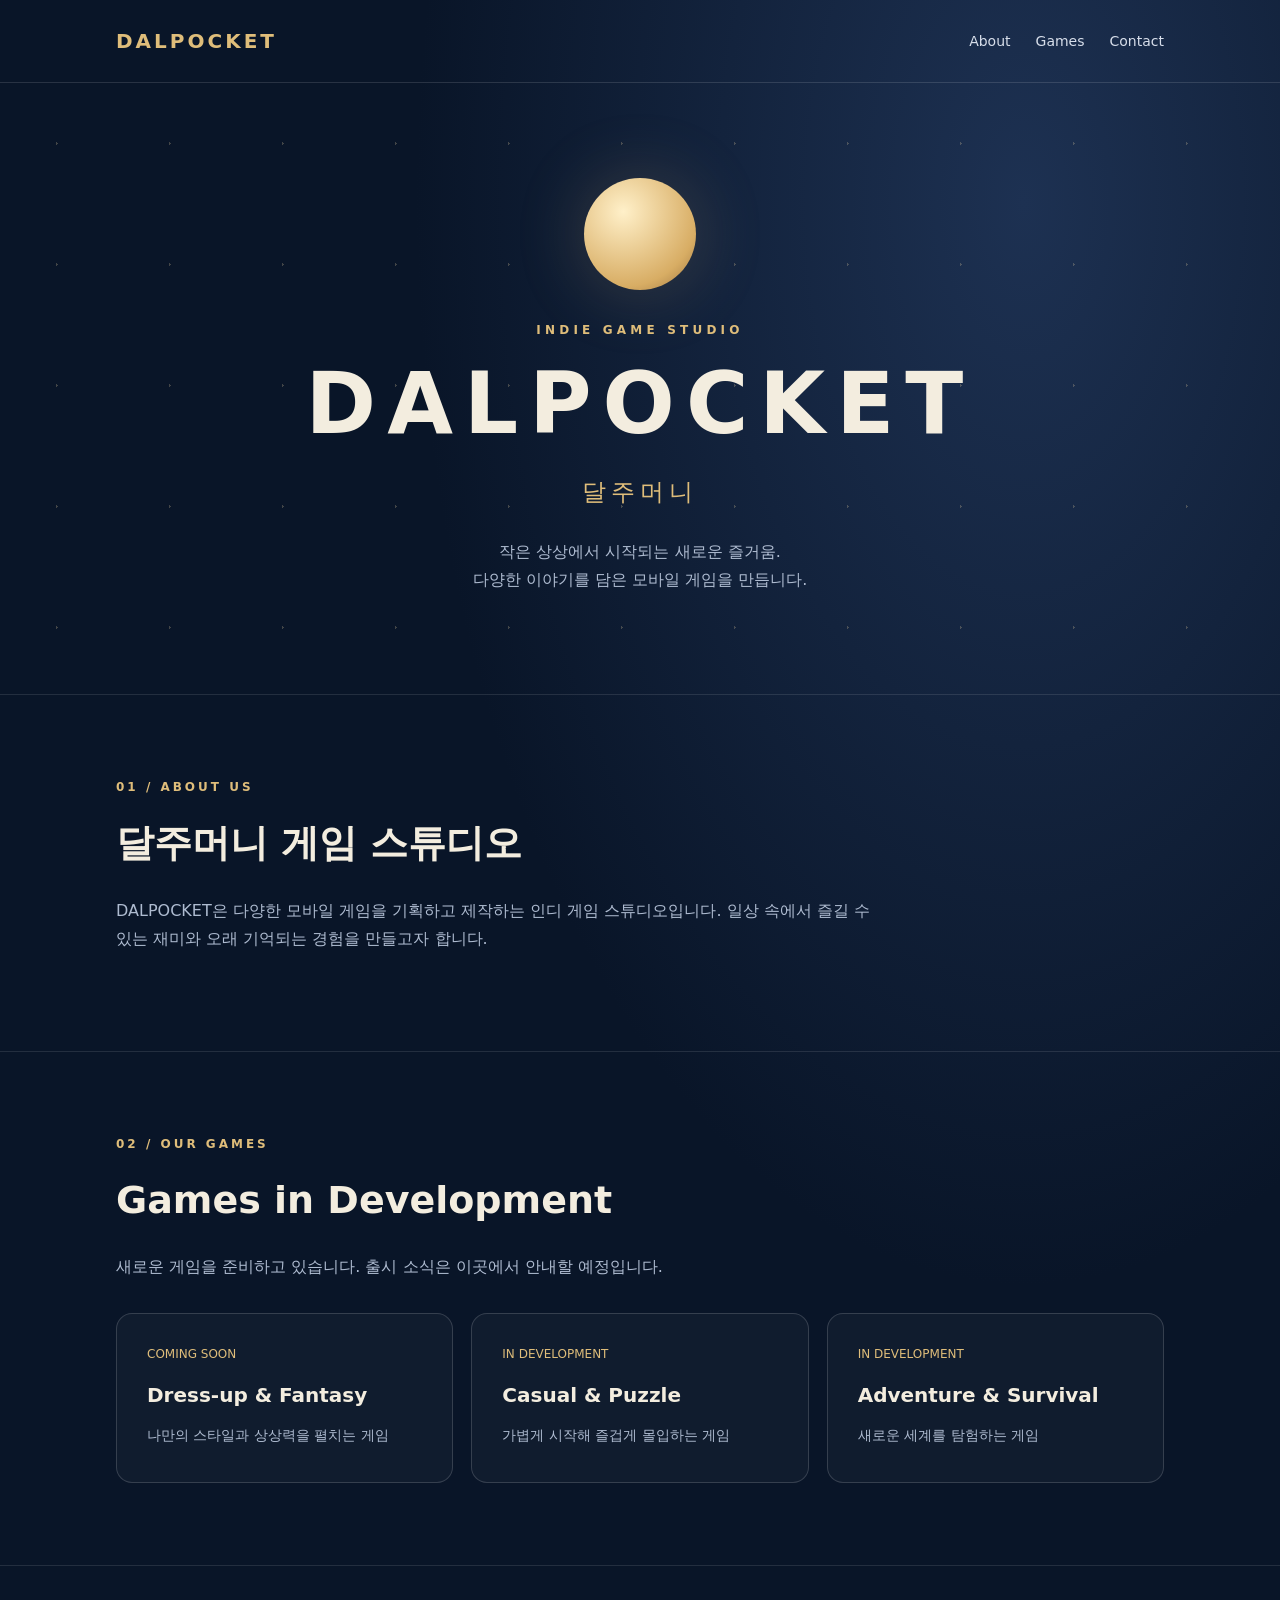
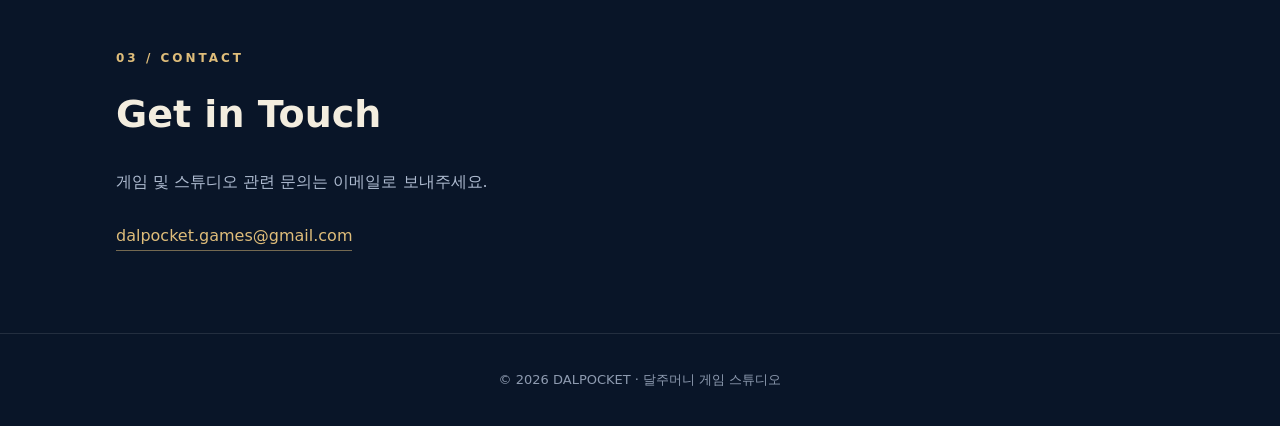
==== index.html @ 390c0bfc "Add files via upload" ====
<!doctype html>
<html lang="ko">
<head>
  <meta charset="utf-8">
  <meta name="viewport" content="width=device-width, initial-scale=1">
  <meta name="description" content="달주머니(DALPOCKET)는 다양한 모바일 게임을 기획하고 제작하는 인디 게임 스튜디오입니다.">
  <meta name="theme-color" content="#091528">
  <title>DALPOCKET | 달주머니 게임 스튜디오</title>
  <style>
    :root{color-scheme:dark;--bg:#091528;--gold:#dfbd7a;--cream:#f3eddf;--muted:#aebbd0}
    *{box-sizing:border-box}html{scroll-behavior:smooth}body{margin:0;background:radial-gradient(ellipse at 80% 10%,#1d3152 0%,transparent 42%),var(--bg);color:var(--cream);font-family:system-ui,-apple-system,'Noto Sans KR','Malgun Gothic',sans-serif;line-height:1.75}
    a{color:inherit;text-decoration:none}.wrap{max-width:1100px;margin:auto;padding:0 26px}
    header{border-bottom:1px solid #ffffff20}.nav{display:flex;justify-content:space-between;align-items:center;min-height:82px;gap:16px}.brand{font-weight:800;letter-spacing:.15em;color:var(--gold);font-size:20px}.navlinks{display:flex;gap:25px;color:#d7deea;font-size:14px}
    .hero{min-height:560px;display:grid;place-items:center;text-align:center;padding:95px 0 100px;position:relative;overflow:hidden}.moon{width:112px;height:112px;border-radius:50%;margin:0 auto 30px;background:radial-gradient(circle at 35% 30%,#fff0c9,#d8ad64 70%,#99713d);box-shadow:0 0 70px #d7b57936}.eyebrow{font-size:12px;letter-spacing:.35em;color:var(--gold);font-weight:700}.hero h1{font-size:clamp(42px,8vw,85px);letter-spacing:.13em;margin:12px 0 0;line-height:1.2}.hero .ko{font-size:clamp(17px,3vw,24px);font-weight:500;letter-spacing:.2em;color:var(--gold);margin:16px 0}.lead{color:var(--muted);max-width:550px;margin:25px auto 0;font-size:16px}.stars{position:absolute;inset:0;pointer-events:none;background-image:radial-gradient(#f5dca8 1px,transparent 1px);background-size:113px 121px;opacity:.24}
    section{padding:82px 0;border-top:1px solid #ffffff1b}.section-label{color:var(--gold);font-size:12px;font-weight:700;letter-spacing:.25em}.section-title{font-size:clamp(26px,4vw,38px);margin:12px 0 20px}.copy{color:var(--muted);max-width:760px}.games{display:grid;grid-template-columns:repeat(auto-fit,minmax(220px,1fr));gap:18px;margin-top:32px}.game{border:1px solid #ffffff27;border-radius:16px;padding:30px;background:#ffffff08;min-height:170px}.game .tag{font-size:12px;color:var(--gold)}.game h3{font-size:20px;margin:13px 0 10px}.game p{font-size:14px;color:var(--muted);margin:0}.email{display:inline-block;margin-top:10px;color:var(--gold);border-bottom:1px solid #dfbd7a80;overflow-wrap:anywhere}footer{padding:35px 0;color:#8e9bb0;border-top:1px solid #ffffff1b;font-size:13px;text-align:center}
    @media(max-width:560px){.nav{flex-direction:column;justify-content:center;padding:18px 0}.hero{min-height:480px}.navlinks{gap:18px}.hero h1{letter-spacing:.08em}}
  </style>
</head>
<body>
  <header><div class="wrap nav"><a class="brand" href="#top">DALPOCKET</a><nav class="navlinks" aria-label="주요 메뉴"><a href="#about">About</a><a href="#games">Games</a><a href="#contact">Contact</a></nav></div></header>
  <main id="top">
    <div class="hero"><div class="stars"></div><div class="wrap" style="position:relative"><div class="moon" aria-hidden="true"></div><div class="eyebrow">INDIE GAME STUDIO</div><h1>DALPOCKET</h1><p class="ko">달주머니</p><p class="lead">작은 상상에서 시작되는 새로운 즐거움.<br>다양한 이야기를 담은 모바일 게임을 만듭니다.</p></div></div>
    <section id="about"><div class="wrap"><div class="section-label">01 / ABOUT US</div><h2 class="section-title">달주머니 게임 스튜디오</h2><p class="copy">DALPOCKET은 다양한 모바일 게임을 기획하고 제작하는 인디 게임 스튜디오입니다. 일상 속에서 즐길 수 있는 재미와 오래 기억되는 경험을 만들고자 합니다.</p></div></section>
    <section id="games"><div class="wrap"><div class="section-label">02 / OUR GAMES</div><h2 class="section-title">Games in Development</h2><p class="copy">새로운 게임을 준비하고 있습니다. 출시 소식은 이곳에서 안내할 예정입니다.</p><div class="games"><div class="game"><div class="tag">COMING SOON</div><h3>Dress-up &amp; Fantasy</h3><p>나만의 스타일과 상상력을 펼치는 게임</p></div><div class="game"><div class="tag">IN DEVELOPMENT</div><h3>Casual &amp; Puzzle</h3><p>가볍게 시작해 즐겁게 몰입하는 게임</p></div><div class="game"><div class="tag">IN DEVELOPMENT</div><h3>Adventure &amp; Survival</h3><p>새로운 세계를 탐험하는 게임</p></div></div></div></section>
    <section id="contact"><div class="wrap"><div class="section-label">03 / CONTACT</div><h2 class="section-title">Get in Touch</h2><p class="copy">게임 및 스튜디오 관련 문의는 이메일로 보내주세요.</p><a class="email" href="mailto:dalpocket.games@gmail.com">dalpocket.games@gmail.com</a></div></section>
  </main>
  <footer><div class="wrap">© <span id="year">2026</span> DALPOCKET · 달주머니 게임 스튜디오</div></footer>
  <script>document.getElementById('year').textContent=new Date().getFullYear()</script>
</body>
</html>
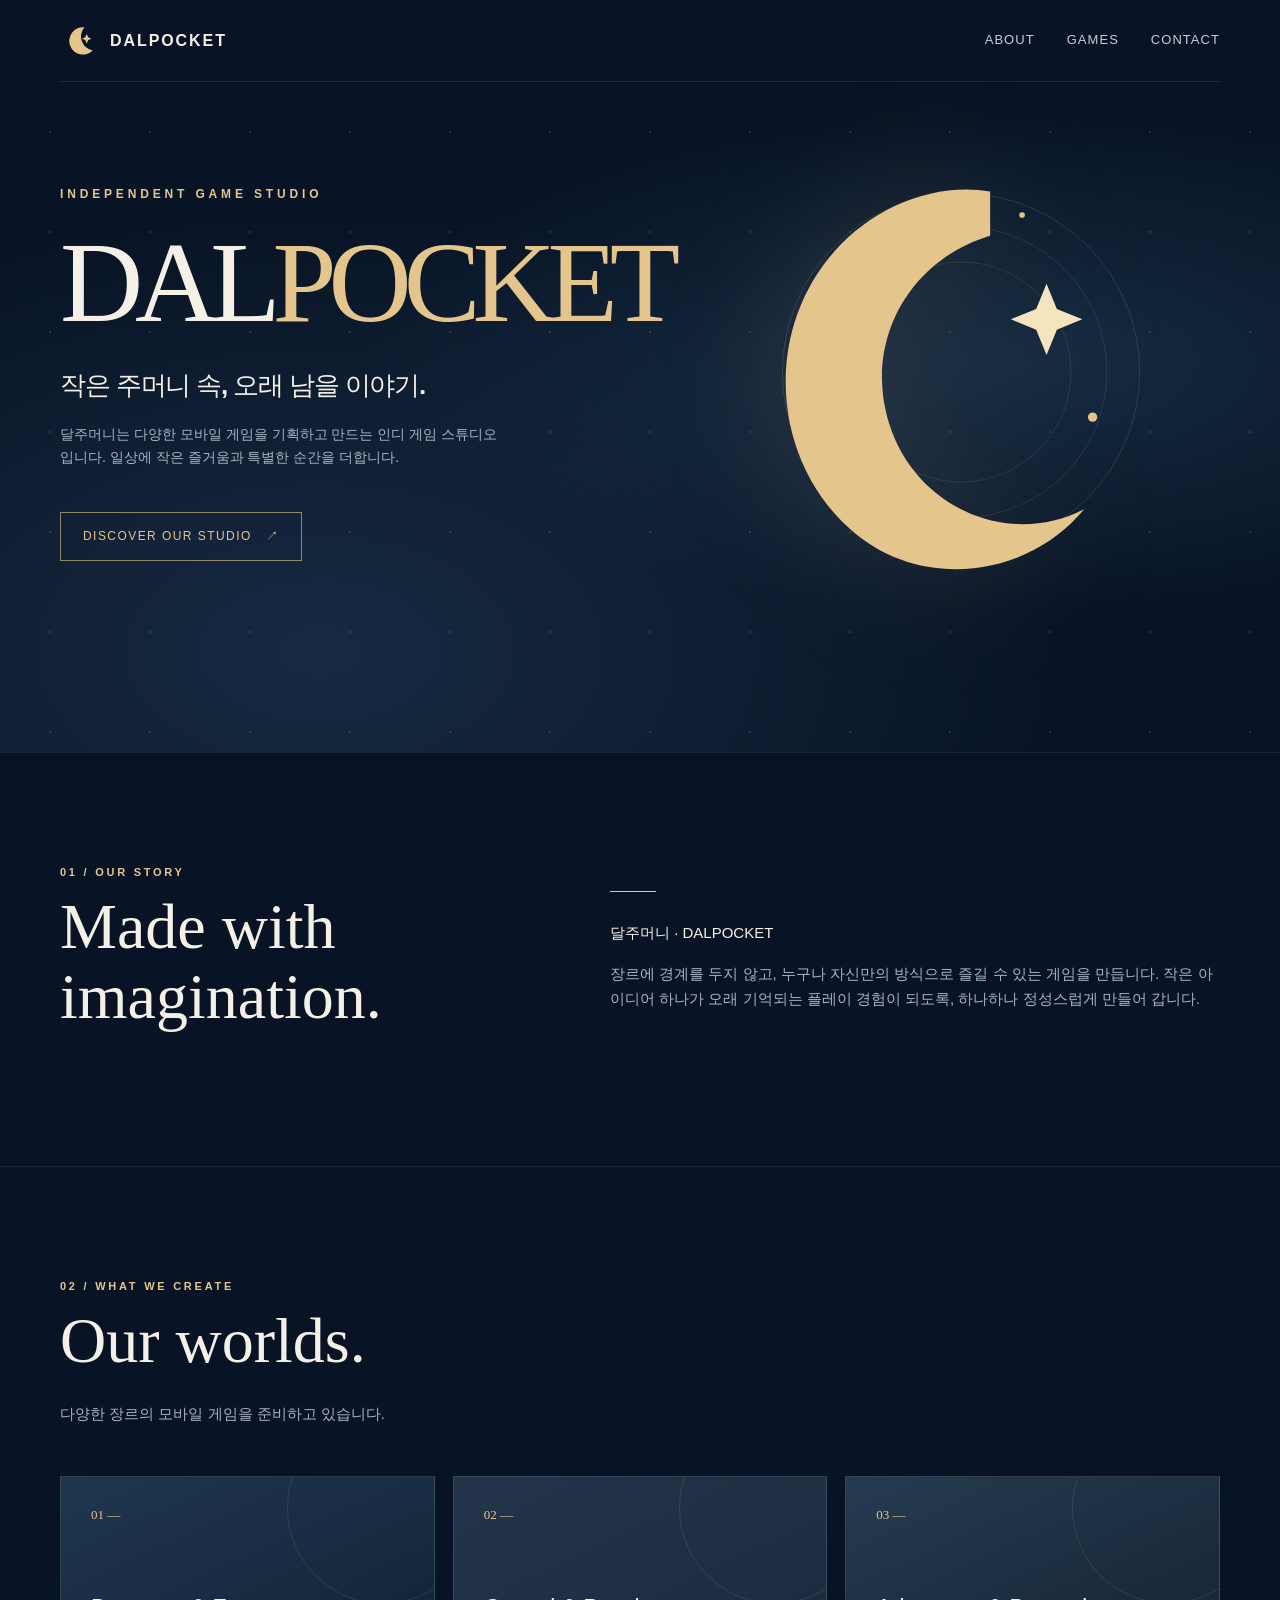
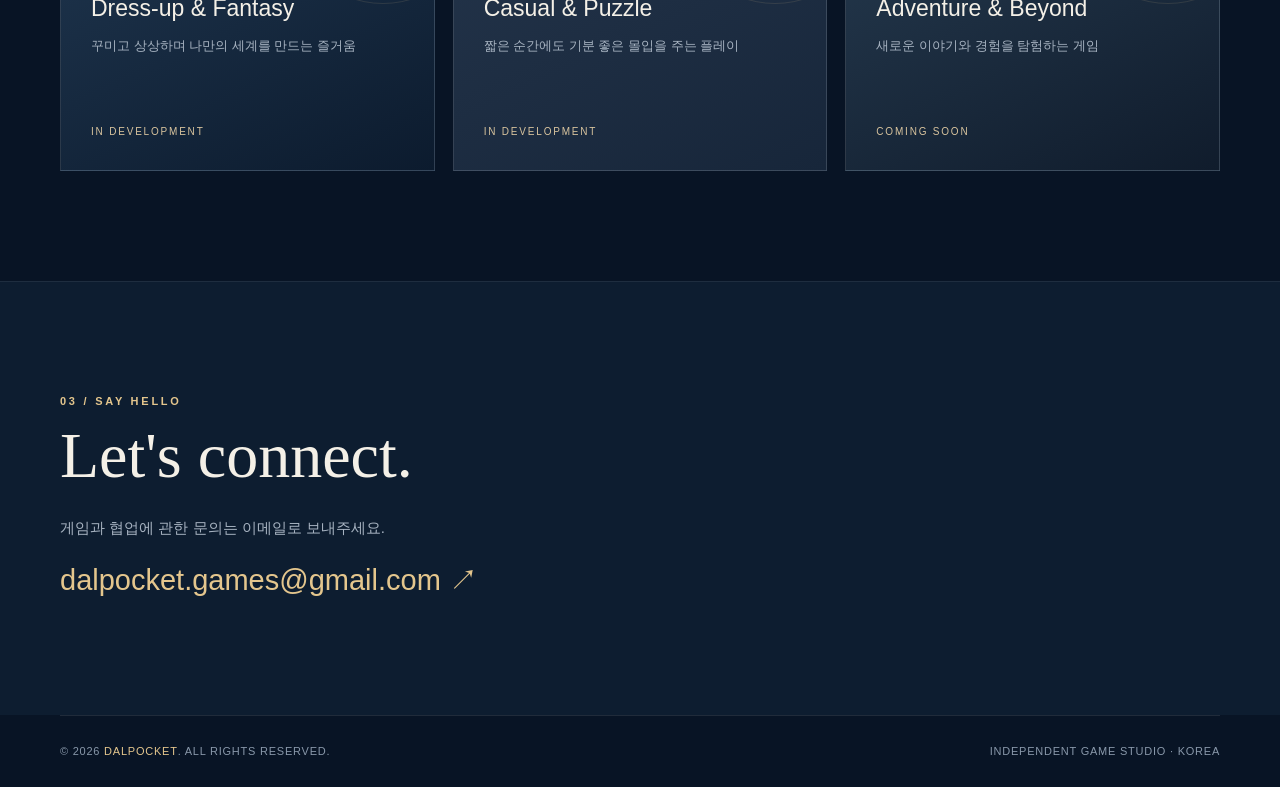
==== commit 3bcd1cb6: "Add files via upload" ====
--- a/index.html
+++ b/index.html
@@ -1,30 +1,18 @@
 <!doctype html>
 <html lang="ko">
 <head>
-  <meta charset="utf-8">
-  <meta name="viewport" content="width=device-width, initial-scale=1">
-  <meta name="description" content="달주머니(DALPOCKET)는 다양한 모바일 게임을 기획하고 제작하는 인디 게임 스튜디오입니다.">
-  <meta name="theme-color" content="#091528">
-  <title>DALPOCKET | 달주머니 게임 스튜디오</title>
-  <style>
-    :root{color-scheme:dark;--bg:#091528;--gold:#dfbd7a;--cream:#f3eddf;--muted:#aebbd0}
-    *{box-sizing:border-box}html{scroll-behavior:smooth}body{margin:0;background:radial-gradient(ellipse at 80% 10%,#1d3152 0%,transparent 42%),var(--bg);color:var(--cream);font-family:system-ui,-apple-system,'Noto Sans KR','Malgun Gothic',sans-serif;line-height:1.75}
-    a{color:inherit;text-decoration:none}.wrap{max-width:1100px;margin:auto;padding:0 26px}
-    header{border-bottom:1px solid #ffffff20}.nav{display:flex;justify-content:space-between;align-items:center;min-height:82px;gap:16px}.brand{font-weight:800;letter-spacing:.15em;color:var(--gold);font-size:20px}.navlinks{display:flex;gap:25px;color:#d7deea;font-size:14px}
-    .hero{min-height:560px;display:grid;place-items:center;text-align:center;padding:95px 0 100px;position:relative;overflow:hidden}.moon{width:112px;height:112px;border-radius:50%;margin:0 auto 30px;background:radial-gradient(circle at 35% 30%,#fff0c9,#d8ad64 70%,#99713d);box-shadow:0 0 70px #d7b57936}.eyebrow{font-size:12px;letter-spacing:.35em;color:var(--gold);font-weight:700}.hero h1{font-size:clamp(42px,8vw,85px);letter-spacing:.13em;margin:12px 0 0;line-height:1.2}.hero .ko{font-size:clamp(17px,3vw,24px);font-weight:500;letter-spacing:.2em;color:var(--gold);margin:16px 0}.lead{color:var(--muted);max-width:550px;margin:25px auto 0;font-size:16px}.stars{position:absolute;inset:0;pointer-events:none;background-image:radial-gradient(#f5dca8 1px,transparent 1px);background-size:113px 121px;opacity:.24}
-    section{padding:82px 0;border-top:1px solid #ffffff1b}.section-label{color:var(--gold);font-size:12px;font-weight:700;letter-spacing:.25em}.section-title{font-size:clamp(26px,4vw,38px);margin:12px 0 20px}.copy{color:var(--muted);max-width:760px}.games{display:grid;grid-template-columns:repeat(auto-fit,minmax(220px,1fr));gap:18px;margin-top:32px}.game{border:1px solid #ffffff27;border-radius:16px;padding:30px;background:#ffffff08;min-height:170px}.game .tag{font-size:12px;color:var(--gold)}.game h3{font-size:20px;margin:13px 0 10px}.game p{font-size:14px;color:var(--muted);margin:0}.email{display:inline-block;margin-top:10px;color:var(--gold);border-bottom:1px solid #dfbd7a80;overflow-wrap:anywhere}footer{padding:35px 0;color:#8e9bb0;border-top:1px solid #ffffff1b;font-size:13px;text-align:center}
-    @media(max-width:560px){.nav{flex-direction:column;justify-content:center;padding:18px 0}.hero{min-height:480px}.navlinks{gap:18px}.hero h1{letter-spacing:.08em}}
-  </style>
+<meta charset="utf-8"><meta name="viewport" content="width=device-width, initial-scale=1">
+<meta name="theme-color" content="#081425"><meta name="description" content="DALPOCKET 달주머니 게임 스튜디오. 작지만 오래 기억되는 게임을 만듭니다.">
+<title>DALPOCKET | 달주머니 게임 스튜디오</title>
+<style>
+:root{--navy:#081425;--navy2:#10243a;--gold:#e4c68d;--ivory:#f4f0e7;--muted:#a7b3c1}*{box-sizing:border-box}html{scroll-behavior:smooth}body{margin:0;background:var(--navy);color:var(--ivory);font-family:Pretendard,'Noto Sans KR',-apple-system,BlinkMacSystemFont,'Segoe UI',sans-serif;line-height:1.7}a{color:inherit;text-decoration:none}button{font:inherit}.shell{width:min(1160px,calc(100% - 48px));margin:auto}.nav{height:82px;display:flex;justify-content:space-between;align-items:center;border-bottom:1px solid #ffffff19}.brand{display:flex;align-items:center;gap:12px;font-weight:750;letter-spacing:.12em;font-size:16px}.brand svg{width:38px;height:38px}.links{display:flex;gap:32px;color:#c6ced6;font-size:13px;letter-spacing:.08em}.links a:hover,.contact a:hover{color:var(--gold)}.hero{min-height:670px;position:relative;overflow:hidden;background:radial-gradient(ellipse at 78% 42%,#24415c88,transparent 45%),radial-gradient(ellipse at 25% 85%,#172a42,transparent 55%)}.hero:after{content:"";position:absolute;inset:0;pointer-events:none;background-image:radial-gradient(#f7e5c5 1px,transparent 1px);background-size:100px 100px;opacity:.12}.hero-inner{position:relative;z-index:1;min-height:580px;display:grid;grid-template-columns:1fr 1fr;align-items:center;gap:30px}.eyebrow{color:var(--gold);font-size:12px;letter-spacing:.32em;font-weight:700}.hero h1{font-family:Georgia,'Times New Roman',serif;font-size:clamp(64px,9vw,130px);font-weight:400;line-height:.95;letter-spacing:-.07em;margin:24px 0 26px}.hero h1 span{color:var(--gold)}.hero .lead{font-size:clamp(18px,2.3vw,26px);font-weight:550;letter-spacing:-.045em;margin:0 0 15px}.sub{color:var(--muted);font-size:14px;max-width:450px}.cta{display:inline-flex;margin-top:28px;border:1px solid #d6b983aa;padding:13px 22px;color:var(--gold);font-size:12px;letter-spacing:.12em;transition:.2s}.cta:hover{background:var(--gold);color:var(--navy)}.moon-stage{display:grid;place-items:center;min-height:480px}.moon-stage svg{width:min(100%,470px);filter:drop-shadow(0 0 65px #c5a77728)}.section{padding:110px 0;border-top:1px solid #ffffff12}.section-top{display:flex;justify-content:space-between;gap:30px;align-items:start}.section h2{font-family:Georgia,serif;font-size:clamp(38px,5vw,64px);font-weight:400;line-height:1.1;margin:10px 0 24px}.section p{color:var(--muted);font-size:15px}.section .body{max-width:610px}.small-label{color:var(--gold);font-size:11px;letter-spacing:.25em;font-weight:700}.divider{width:46px;height:1px;background:var(--gold);margin:28px 0}.game-grid{display:grid;grid-template-columns:repeat(3,1fr);gap:18px;margin-top:50px}.game{min-height:295px;border:1px solid #ffffff20;background:linear-gradient(155deg,#203750,#0c1b2e);padding:30px;display:flex;flex-direction:column;justify-content:space-between;position:relative;overflow:hidden}.game:before{content:"";position:absolute;width:190px;height:190px;border:1px solid #d8bd8a22;border-radius:50%;right:-45px;top:-65px}.game:nth-child(2){background:linear-gradient(155deg,#24354b,#17263a)}.game:nth-child(3){background:linear-gradient(155deg,#263b50,#101c2c)}.game .num{color:var(--gold);font:13px Georgia,serif}.game h3{font-size:23px;font-weight:500;margin:0 0 6px}.game p{font-size:13px;margin:0}.tag{font-size:10px;letter-spacing:.18em;color:#d9c49e}.contact{background:#0d1d30}.contact a{color:var(--gold);font-size:clamp(18px,3vw,29px);overflow-wrap:anywhere}.footer{padding:26px 0;display:flex;justify-content:space-between;gap:20px;color:#8998aa;font-size:11px;letter-spacing:.07em;border-top:1px solid #ffffff19}.footer strong{color:var(--gold);font-weight:500}@media(max-width:760px){.shell{width:min(100% - 36px,1160px)}.nav{height:70px}.links{gap:14px;font-size:11px}.hero-inner{grid-template-columns:1fr;gap:0;padding:76px 0 40px}.hero h1{font-size:clamp(64px,15vw,110px)}.moon-stage{min-height:290px}.moon-stage svg{width:min(75%,320px)}.section{padding:76px 0}.section-top{display:block}.game-grid{grid-template-columns:1fr;margin-top:30px}.game{min-height:210px}.footer{flex-direction:column;gap:6px}}
+</style>
 </head>
 <body>
-  <header><div class="wrap nav"><a class="brand" href="#top">DALPOCKET</a><nav class="navlinks" aria-label="주요 메뉴"><a href="#about">About</a><a href="#games">Games</a><a href="#contact">Contact</a></nav></div></header>
-  <main id="top">
-    <div class="hero"><div class="stars"></div><div class="wrap" style="position:relative"><div class="moon" aria-hidden="true"></div><div class="eyebrow">INDIE GAME STUDIO</div><h1>DALPOCKET</h1><p class="ko">달주머니</p><p class="lead">작은 상상에서 시작되는 새로운 즐거움.<br>다양한 이야기를 담은 모바일 게임을 만듭니다.</p></div></div>
-    <section id="about"><div class="wrap"><div class="section-label">01 / ABOUT US</div><h2 class="section-title">달주머니 게임 스튜디오</h2><p class="copy">DALPOCKET은 다양한 모바일 게임을 기획하고 제작하는 인디 게임 스튜디오입니다. 일상 속에서 즐길 수 있는 재미와 오래 기억되는 경험을 만들고자 합니다.</p></div></section>
-    <section id="games"><div class="wrap"><div class="section-label">02 / OUR GAMES</div><h2 class="section-title">Games in Development</h2><p class="copy">새로운 게임을 준비하고 있습니다. 출시 소식은 이곳에서 안내할 예정입니다.</p><div class="games"><div class="game"><div class="tag">COMING SOON</div><h3>Dress-up &amp; Fantasy</h3><p>나만의 스타일과 상상력을 펼치는 게임</p></div><div class="game"><div class="tag">IN DEVELOPMENT</div><h3>Casual &amp; Puzzle</h3><p>가볍게 시작해 즐겁게 몰입하는 게임</p></div><div class="game"><div class="tag">IN DEVELOPMENT</div><h3>Adventure &amp; Survival</h3><p>새로운 세계를 탐험하는 게임</p></div></div></div></section>
-    <section id="contact"><div class="wrap"><div class="section-label">03 / CONTACT</div><h2 class="section-title">Get in Touch</h2><p class="copy">게임 및 스튜디오 관련 문의는 이메일로 보내주세요.</p><a class="email" href="mailto:dalpocket.games@gmail.com">dalpocket.games@gmail.com</a></div></section>
-  </main>
-  <footer><div class="wrap">© <span id="year">2026</span> DALPOCKET · 달주머니 게임 스튜디오</div></footer>
-  <script>document.getElementById('year').textContent=new Date().getFullYear()</script>
-</body>
-</html>
+<header class="shell nav"><a class="brand" href="#top" aria-label="DALPOCKET 홈"><svg viewBox="0 0 64 64" fill="none" aria-hidden="true"><path d="M41 9a23 23 0 1 0 14 39A24 24 0 0 1 41 9Z" fill="#E4C68D"/><path d="M45 20l2.5 5.5L53 28l-5.5 2.5L45 36l-2.5-5.5L37 28l5.5-2.5L45 20Z" fill="#E4C68D"/></svg><span>DALPOCKET</span></a><nav class="links"><a href="#about">ABOUT</a><a href="#games">GAMES</a><a href="#contact">CONTACT</a></nav></header>
+<main id="top"><section class="hero"><div class="shell hero-inner"><div><div class="eyebrow">INDEPENDENT GAME STUDIO</div><h1>DAL<span>POCKET</span></h1><p class="lead">작은 주머니 속, 오래 남을 이야기.</p><p class="sub">달주머니는 다양한 모바일 게임을 기획하고 만드는 인디 게임 스튜디오입니다. 일상에 작은 즐거움과 특별한 순간을 더합니다.</p><a class="cta" href="#about">DISCOVER OUR STUDIO &nbsp; ↗</a></div><div class="moon-stage" aria-hidden="true"><svg viewBox="0 0 500 500" fill="none"><circle cx="250" cy="250" r="190" stroke="#E4C68D" stroke-opacity=".16"/><circle cx="250" cy="250" r="155" stroke="#E4C68D" stroke-opacity=".13"/><circle cx="250" cy="250" r="117" stroke="#E4C68D" stroke-opacity=".13"/><path d="M281 105c-90 27-137 119-105 207 30 83 125 125 205 84-61 74-176 87-249 21-84-75-92-210-17-295 43-49 109-74 166-64Z" fill="#E4C68D"/><path d="m341 156 11 27 27 11-27 11-11 27-11-27-27-11 27-11 11-27Z" fill="#F4E5BF"/><circle cx="390" cy="298" r="5" fill="#E4C68D"/><circle cx="104" cy="180" r="3" fill="#E4C68D"/><circle cx="315" cy="83" r="3" fill="#E4C68D"/></svg></div></div></section>
+<section id="about" class="section"><div class="shell section-top"><div><div class="small-label">01 / OUR STORY</div><h2>Made with<br>imagination.</h2></div><div class="body"><div class="divider"></div><p><strong style="color:#f4f0e7;font-weight:500">달주머니 · DALPOCKET</strong></p><p>장르에 경계를 두지 않고, 누구나 자신만의 방식으로 즐길 수 있는 게임을 만듭니다. 작은 아이디어 하나가 오래 기억되는 플레이 경험이 되도록, 하나하나 정성스럽게 만들어 갑니다.</p></div></div></section>
+<section id="games" class="section"><div class="shell"><div class="small-label">02 / WHAT WE CREATE</div><h2>Our worlds.</h2><p>다양한 장르의 모바일 게임을 준비하고 있습니다.</p><div class="game-grid"><article class="game"><span class="num">01 —</span><div><h3>Dress-up & Fantasy</h3><p>꾸미고 상상하며 나만의 세계를 만드는 즐거움</p></div><span class="tag">IN DEVELOPMENT</span></article><article class="game"><span class="num">02 —</span><div><h3>Casual & Puzzle</h3><p>짧은 순간에도 기분 좋은 몰입을 주는 플레이</p></div><span class="tag">IN DEVELOPMENT</span></article><article class="game"><span class="num">03 —</span><div><h3>Adventure & Beyond</h3><p>새로운 이야기와 경험을 탐험하는 게임</p></div><span class="tag">COMING SOON</span></article></div></div></section>
+<section id="contact" class="section contact"><div class="shell"><div class="small-label">03 / SAY HELLO</div><h2>Let's connect.</h2><p>게임과 협업에 관한 문의는 이메일로 보내주세요.</p><a href="mailto:dalpocket.games@gmail.com">dalpocket.games@gmail.com ↗</a></div></section></main>
+<footer class="shell footer"><span>© 2026 <strong>DALPOCKET</strong>. ALL RIGHTS RESERVED.</span><span>INDEPENDENT GAME STUDIO · KOREA</span></footer>
+</body></html>
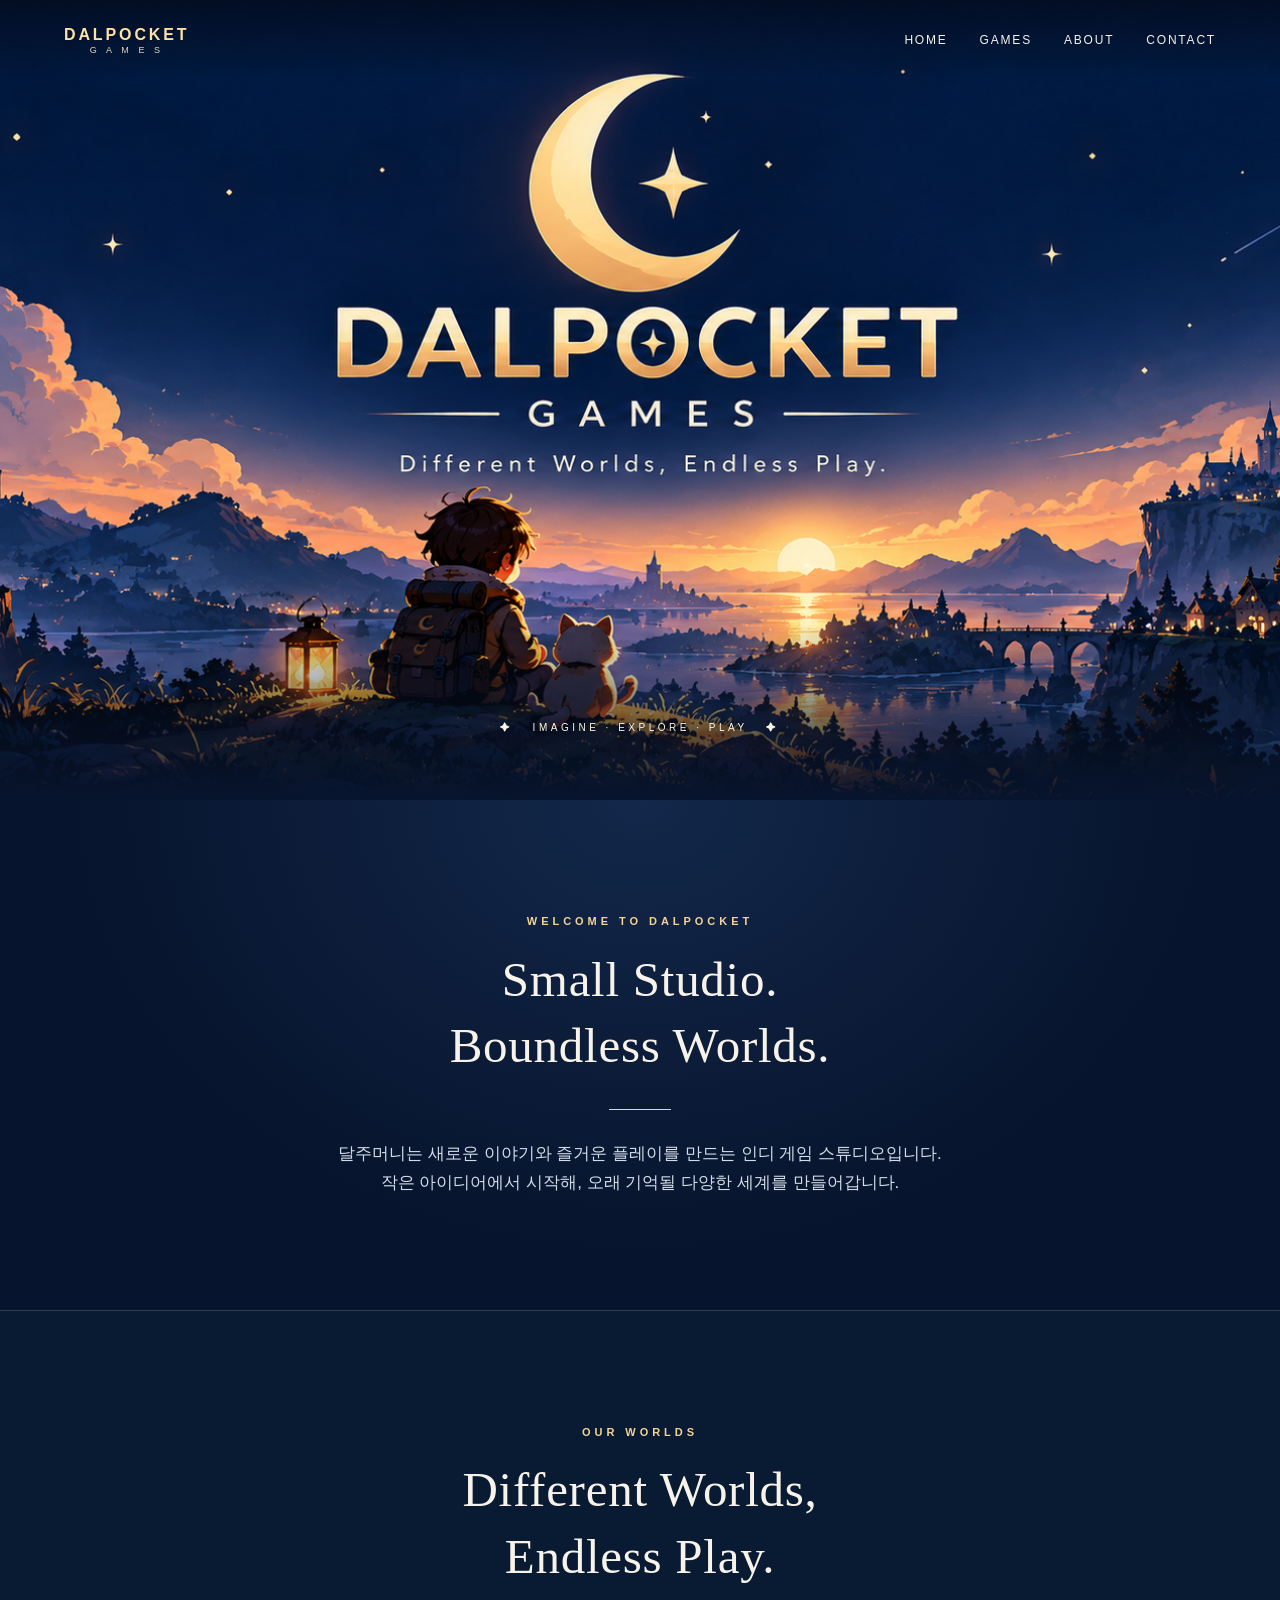
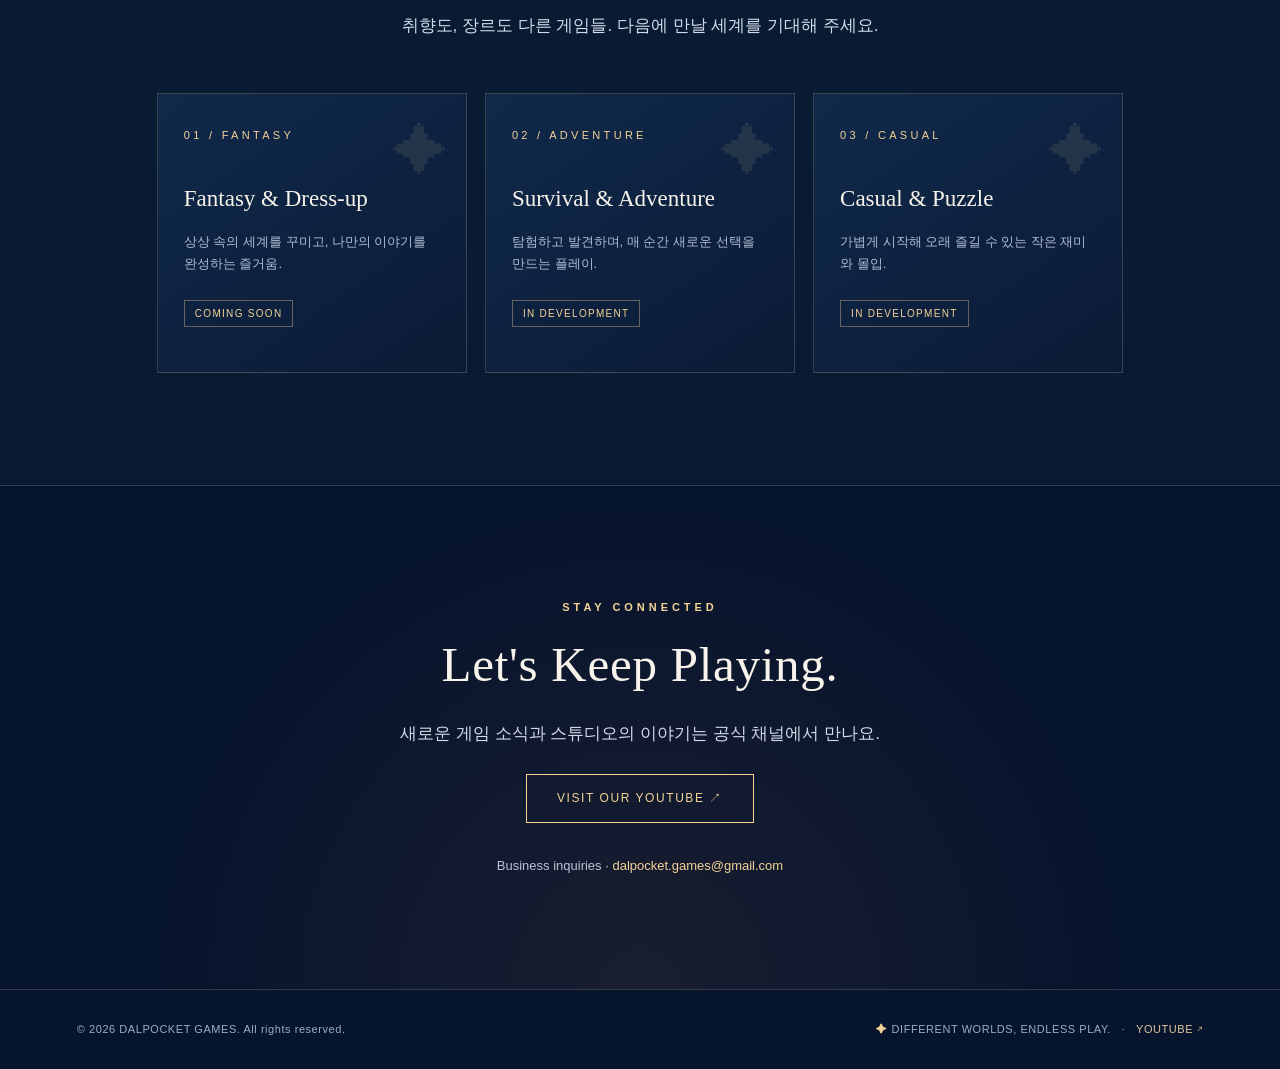
==== commit 0be2ffdb: "Add files via upload" ====
--- a/index.html
+++ b/index.html
@@ -1,18 +1,56 @@
 <!doctype html>
 <html lang="ko">
 <head>
-<meta charset="utf-8"><meta name="viewport" content="width=device-width, initial-scale=1">
-<meta name="theme-color" content="#081425"><meta name="description" content="DALPOCKET 달주머니 게임 스튜디오. 작지만 오래 기억되는 게임을 만듭니다.">
-<title>DALPOCKET | 달주머니 게임 스튜디오</title>
+<meta charset="utf-8">
+<meta name="viewport" content="width=device-width, initial-scale=1">
+<meta name="theme-color" content="#07142d">
+<meta name="description" content="DALPOCKET GAMES — Different Worlds, Endless Play. 다양한 세계를 만드는 인디 게임 스튜디오.">
+<title>DALPOCKET GAMES | Different Worlds, Endless Play</title>
 <style>
-:root{--navy:#081425;--navy2:#10243a;--gold:#e4c68d;--ivory:#f4f0e7;--muted:#a7b3c1}*{box-sizing:border-box}html{scroll-behavior:smooth}body{margin:0;background:var(--navy);color:var(--ivory);font-family:Pretendard,'Noto Sans KR',-apple-system,BlinkMacSystemFont,'Segoe UI',sans-serif;line-height:1.7}a{color:inherit;text-decoration:none}button{font:inherit}.shell{width:min(1160px,calc(100% - 48px));margin:auto}.nav{height:82px;display:flex;justify-content:space-between;align-items:center;border-bottom:1px solid #ffffff19}.brand{display:flex;align-items:center;gap:12px;font-weight:750;letter-spacing:.12em;font-size:16px}.brand svg{width:38px;height:38px}.links{display:flex;gap:32px;color:#c6ced6;font-size:13px;letter-spacing:.08em}.links a:hover,.contact a:hover{color:var(--gold)}.hero{min-height:670px;position:relative;overflow:hidden;background:radial-gradient(ellipse at 78% 42%,#24415c88,transparent 45%),radial-gradient(ellipse at 25% 85%,#172a42,transparent 55%)}.hero:after{content:"";position:absolute;inset:0;pointer-events:none;background-image:radial-gradient(#f7e5c5 1px,transparent 1px);background-size:100px 100px;opacity:.12}.hero-inner{position:relative;z-index:1;min-height:580px;display:grid;grid-template-columns:1fr 1fr;align-items:center;gap:30px}.eyebrow{color:var(--gold);font-size:12px;letter-spacing:.32em;font-weight:700}.hero h1{font-family:Georgia,'Times New Roman',serif;font-size:clamp(64px,9vw,130px);font-weight:400;line-height:.95;letter-spacing:-.07em;margin:24px 0 26px}.hero h1 span{color:var(--gold)}.hero .lead{font-size:clamp(18px,2.3vw,26px);font-weight:550;letter-spacing:-.045em;margin:0 0 15px}.sub{color:var(--muted);font-size:14px;max-width:450px}.cta{display:inline-flex;margin-top:28px;border:1px solid #d6b983aa;padding:13px 22px;color:var(--gold);font-size:12px;letter-spacing:.12em;transition:.2s}.cta:hover{background:var(--gold);color:var(--navy)}.moon-stage{display:grid;place-items:center;min-height:480px}.moon-stage svg{width:min(100%,470px);filter:drop-shadow(0 0 65px #c5a77728)}.section{padding:110px 0;border-top:1px solid #ffffff12}.section-top{display:flex;justify-content:space-between;gap:30px;align-items:start}.section h2{font-family:Georgia,serif;font-size:clamp(38px,5vw,64px);font-weight:400;line-height:1.1;margin:10px 0 24px}.section p{color:var(--muted);font-size:15px}.section .body{max-width:610px}.small-label{color:var(--gold);font-size:11px;letter-spacing:.25em;font-weight:700}.divider{width:46px;height:1px;background:var(--gold);margin:28px 0}.game-grid{display:grid;grid-template-columns:repeat(3,1fr);gap:18px;margin-top:50px}.game{min-height:295px;border:1px solid #ffffff20;background:linear-gradient(155deg,#203750,#0c1b2e);padding:30px;display:flex;flex-direction:column;justify-content:space-between;position:relative;overflow:hidden}.game:before{content:"";position:absolute;width:190px;height:190px;border:1px solid #d8bd8a22;border-radius:50%;right:-45px;top:-65px}.game:nth-child(2){background:linear-gradient(155deg,#24354b,#17263a)}.game:nth-child(3){background:linear-gradient(155deg,#263b50,#101c2c)}.game .num{color:var(--gold);font:13px Georgia,serif}.game h3{font-size:23px;font-weight:500;margin:0 0 6px}.game p{font-size:13px;margin:0}.tag{font-size:10px;letter-spacing:.18em;color:#d9c49e}.contact{background:#0d1d30}.contact a{color:var(--gold);font-size:clamp(18px,3vw,29px);overflow-wrap:anywhere}.footer{padding:26px 0;display:flex;justify-content:space-between;gap:20px;color:#8998aa;font-size:11px;letter-spacing:.07em;border-top:1px solid #ffffff19}.footer strong{color:var(--gold);font-weight:500}@media(max-width:760px){.shell{width:min(100% - 36px,1160px)}.nav{height:70px}.links{gap:14px;font-size:11px}.hero-inner{grid-template-columns:1fr;gap:0;padding:76px 0 40px}.hero h1{font-size:clamp(64px,15vw,110px)}.moon-stage{min-height:290px}.moon-stage svg{width:min(75%,320px)}.section{padding:76px 0}.section-top{display:block}.game-grid{grid-template-columns:1fr;margin-top:30px}.game{min-height:210px}.footer{flex-direction:column;gap:6px}}
+:root{--navy:#07142d;--navy2:#0c1f40;--gold:#f3d396;--muted:#afbdd2;--line:rgba(241,209,154,.19)}
+*{box-sizing:border-box}html{scroll-behavior:smooth}body{margin:0;background:var(--navy);color:#f7f3ea;font-family:Arial,"Noto Sans KR","Malgun Gothic",sans-serif;line-height:1.7}
+a{color:inherit;text-decoration:none}a:focus-visible{outline:2px solid var(--gold);outline-offset:5px}
+header{position:absolute;z-index:4;top:0;left:0;width:100%;background:linear-gradient(180deg,rgba(3,12,31,.87),transparent)}
+.nav{max-width:1320px;margin:auto;display:flex;align-items:center;justify-content:space-between;padding:21px 5%}
+.wordmark{font-weight:800;letter-spacing:.18em;font-size:16px;color:#ffe1a4}.wordmark span{display:block;font-size:9px;font-weight:500;letter-spacing:.4em;color:#e9d8bb;text-align:center;margin-top:-5px}
+nav{display:flex;gap:32px;font-size:12px;letter-spacing:.15em}nav a:hover,.footer a:hover{color:var(--gold)}
+.hero{position:relative;min-height:min(800px,75vw);background:#07142d url("dalpocket-banner.png") center center/cover no-repeat}
+.hero:after{content:"";position:absolute;inset:auto 0 0;height:22%;background:linear-gradient(transparent,var(--navy));pointer-events:none}
+.hero-caption{position:absolute;bottom:8%;width:100%;text-align:center;z-index:2;font-size:10px;letter-spacing:.35em;color:#fff8e8;text-shadow:0 2px 12px #06152c}
+.section{max-width:1120px;margin:auto;padding:112px 6%}
+.eyebrow{color:var(--gold);letter-spacing:.36em;font-size:11px;font-weight:bold}
+h1,h2,h3,p{margin-top:0}h2{font-family:Georgia,"Malgun Gothic",serif;font-weight:400;font-size:clamp(31px,4vw,49px);letter-spacing:.015em;line-height:1.35;margin:16px 0 22px}
+.lead{color:#d2dbe8;font-size:17px;max-width:740px;margin:0 auto}.center{text-align:center}
+.divider{width:62px;height:1px;background:var(--gold);margin:30px auto}
+.about{background:radial-gradient(ellipse at 50% 0,rgba(39,75,126,.36),transparent 62%),var(--navy)}
+.cards{display:grid;grid-template-columns:repeat(3,minmax(0,1fr));gap:18px;margin-top:52px}
+.card{border:1px solid var(--line);background:linear-gradient(145deg,#10294b,#0b1b35);padding:32px 26px;min-height:280px;position:relative;overflow:hidden;transition:transform .2s,border-color .2s}
+.card:hover{transform:translateY(-5px);border-color:rgba(243,211,150,.65)}
+.card:before{content:"✦";position:absolute;right:18px;top:12px;font-size:55px;color:rgba(243,211,150,.10)}
+.card .num{font-size:11px;color:var(--gold);letter-spacing:.3em}.card h3{font-size:23px;margin:35px 0 13px;font-family:Georgia,"Malgun Gothic",serif;font-weight:400}
+.card p{font-size:13px;color:var(--muted);margin:0}.tag{display:inline-block;border:1px solid rgba(243,211,150,.38);color:var(--gold);font-size:10px;padding:4px 10px;letter-spacing:.13em;margin-top:24px}
+.games{border-top:1px solid var(--line);border-bottom:1px solid var(--line);background:#091a33}
+.contact{background:radial-gradient(circle at 50% 100%,rgba(120,80,64,.16),transparent 60%)}
+.cta{display:inline-block;border:1px solid var(--gold);padding:13px 30px;margin-top:25px;color:var(--gold);letter-spacing:.13em;font-size:12px;transition:.2s}
+.cta:hover{background:var(--gold);color:var(--navy)}
+.footer{border-top:1px solid var(--line);padding:30px 6%;display:flex;justify-content:space-between;gap:18px;max-width:1320px;margin:auto;color:#9aaec9;font-size:11px;letter-spacing:.05em}
+.footer a{color:#dfc69b}.star{color:var(--gold)}
+@media(max-width:760px){.nav{padding:15px 5%}.wordmark{font-size:12px}nav{gap:12px;font-size:9px}.hero{min-height:480px;background-size:auto 100%;background-position:center}.hero-caption{bottom:6%;font-size:8px;letter-spacing:.15em}.section{padding:76px 7%}.cards{grid-template-columns:1fr;gap:13px;margin-top:36px}.card{min-height:220px}.card h3{margin-top:22px}.footer{display:block;text-align:center}.footer div+div{margin-top:8px}.lead{font-size:15px}}
+@media(max-width:390px){nav{gap:8px;font-size:8px}.wordmark{letter-spacing:.08em}}
 </style>
 </head>
 <body>
-<header class="shell nav"><a class="brand" href="#top" aria-label="DALPOCKET 홈"><svg viewBox="0 0 64 64" fill="none" aria-hidden="true"><path d="M41 9a23 23 0 1 0 14 39A24 24 0 0 1 41 9Z" fill="#E4C68D"/><path d="M45 20l2.5 5.5L53 28l-5.5 2.5L45 36l-2.5-5.5L37 28l5.5-2.5L45 20Z" fill="#E4C68D"/></svg><span>DALPOCKET</span></a><nav class="links"><a href="#about">ABOUT</a><a href="#games">GAMES</a><a href="#contact">CONTACT</a></nav></header>
-<main id="top"><section class="hero"><div class="shell hero-inner"><div><div class="eyebrow">INDEPENDENT GAME STUDIO</div><h1>DAL<span>POCKET</span></h1><p class="lead">작은 주머니 속, 오래 남을 이야기.</p><p class="sub">달주머니는 다양한 모바일 게임을 기획하고 만드는 인디 게임 스튜디오입니다. 일상에 작은 즐거움과 특별한 순간을 더합니다.</p><a class="cta" href="#about">DISCOVER OUR STUDIO &nbsp; ↗</a></div><div class="moon-stage" aria-hidden="true"><svg viewBox="0 0 500 500" fill="none"><circle cx="250" cy="250" r="190" stroke="#E4C68D" stroke-opacity=".16"/><circle cx="250" cy="250" r="155" stroke="#E4C68D" stroke-opacity=".13"/><circle cx="250" cy="250" r="117" stroke="#E4C68D" stroke-opacity=".13"/><path d="M281 105c-90 27-137 119-105 207 30 83 125 125 205 84-61 74-176 87-249 21-84-75-92-210-17-295 43-49 109-74 166-64Z" fill="#E4C68D"/><path d="m341 156 11 27 27 11-27 11-11 27-11-27-27-11 27-11 11-27Z" fill="#F4E5BF"/><circle cx="390" cy="298" r="5" fill="#E4C68D"/><circle cx="104" cy="180" r="3" fill="#E4C68D"/><circle cx="315" cy="83" r="3" fill="#E4C68D"/></svg></div></div></section>
-<section id="about" class="section"><div class="shell section-top"><div><div class="small-label">01 / OUR STORY</div><h2>Made with<br>imagination.</h2></div><div class="body"><div class="divider"></div><p><strong style="color:#f4f0e7;font-weight:500">달주머니 · DALPOCKET</strong></p><p>장르에 경계를 두지 않고, 누구나 자신만의 방식으로 즐길 수 있는 게임을 만듭니다. 작은 아이디어 하나가 오래 기억되는 플레이 경험이 되도록, 하나하나 정성스럽게 만들어 갑니다.</p></div></div></section>
-<section id="games" class="section"><div class="shell"><div class="small-label">02 / WHAT WE CREATE</div><h2>Our worlds.</h2><p>다양한 장르의 모바일 게임을 준비하고 있습니다.</p><div class="game-grid"><article class="game"><span class="num">01 —</span><div><h3>Dress-up & Fantasy</h3><p>꾸미고 상상하며 나만의 세계를 만드는 즐거움</p></div><span class="tag">IN DEVELOPMENT</span></article><article class="game"><span class="num">02 —</span><div><h3>Casual & Puzzle</h3><p>짧은 순간에도 기분 좋은 몰입을 주는 플레이</p></div><span class="tag">IN DEVELOPMENT</span></article><article class="game"><span class="num">03 —</span><div><h3>Adventure & Beyond</h3><p>새로운 이야기와 경험을 탐험하는 게임</p></div><span class="tag">COMING SOON</span></article></div></div></section>
-<section id="contact" class="section contact"><div class="shell"><div class="small-label">03 / SAY HELLO</div><h2>Let's connect.</h2><p>게임과 협업에 관한 문의는 이메일로 보내주세요.</p><a href="mailto:dalpocket.games@gmail.com">dalpocket.games@gmail.com ↗</a></div></section></main>
-<footer class="shell footer"><span>© 2026 <strong>DALPOCKET</strong>. ALL RIGHTS RESERVED.</span><span>INDEPENDENT GAME STUDIO · KOREA</span></footer>
-</body></html>
+<header><div class="nav"><a class="wordmark" href="#home" aria-label="DALPOCKET 홈">DALPOCKET<span>G A M E S</span></a><nav aria-label="주 메뉴"><a href="#home">HOME</a><a href="#games">GAMES</a><a href="#about">ABOUT</a><a href="#contact">CONTACT</a></nav></div></header>
+<main>
+<section class="hero" id="home" aria-label="DALPOCKET GAMES: Different Worlds, Endless Play"><div class="hero-caption">✦ &nbsp; IMAGINE · EXPLORE · PLAY &nbsp; ✦</div></section>
+<section class="about center" id="about"><div class="section"><div class="eyebrow">WELCOME TO DALPOCKET</div><h2>Small Studio.<br>Boundless Worlds.</h2><div class="divider"></div><p class="lead">달주머니는 새로운 이야기와 즐거운 플레이를 만드는 인디 게임 스튜디오입니다.<br>작은 아이디어에서 시작해, 오래 기억될 다양한 세계를 만들어갑니다.</p></div></section>
+<section class="games" id="games"><div class="section"><div class="center"><div class="eyebrow">OUR WORLDS</div><h2>Different Worlds,<br>Endless Play.</h2><p class="lead">취향도, 장르도 다른 게임들. 다음에 만날 세계를 기대해 주세요.</p></div>
+<div class="cards">
+<article class="card"><div class="num">01 / FANTASY</div><h3>Fantasy & Dress-up</h3><p>상상 속의 세계를 꾸미고, 나만의 이야기를 완성하는 즐거움.</p><span class="tag">COMING SOON</span></article>
+<article class="card"><div class="num">02 / ADVENTURE</div><h3>Survival & Adventure</h3><p>탐험하고 발견하며, 매 순간 새로운 선택을 만드는 플레이.</p><span class="tag">IN DEVELOPMENT</span></article>
+<article class="card"><div class="num">03 / CASUAL</div><h3>Casual & Puzzle</h3><p>가볍게 시작해 오래 즐길 수 있는 작은 재미와 몰입.</p><span class="tag">IN DEVELOPMENT</span></article>
+</div></div></section>
+<section class="contact center" id="contact"><div class="section"><div class="eyebrow">STAY CONNECTED</div><h2>Let's Keep Playing.</h2><p class="lead">새로운 게임 소식과 스튜디오의 이야기는 공식 채널에서 만나요.</p><a class="cta" href="https://www.youtube.com/@DalPocket" target="_blank" rel="noopener noreferrer">VISIT OUR YOUTUBE ↗</a><p style="margin:32px 0 0;color:#b9c5d7;font-size:13px">Business inquiries · <a href="mailto:dalpocket.games@gmail.com" style="color:var(--gold)">dalpocket.games@gmail.com</a></p></div></section>
+</main>
+<footer class="footer"><div>© 2026 DALPOCKET GAMES. All rights reserved.</div><div><span class="star">✦</span> DIFFERENT WORLDS, ENDLESS PLAY. &nbsp; · &nbsp; <a href="https://www.youtube.com/@DalPocket" target="_blank" rel="noopener noreferrer">YOUTUBE ↗</a></div></footer>
+</body></html>
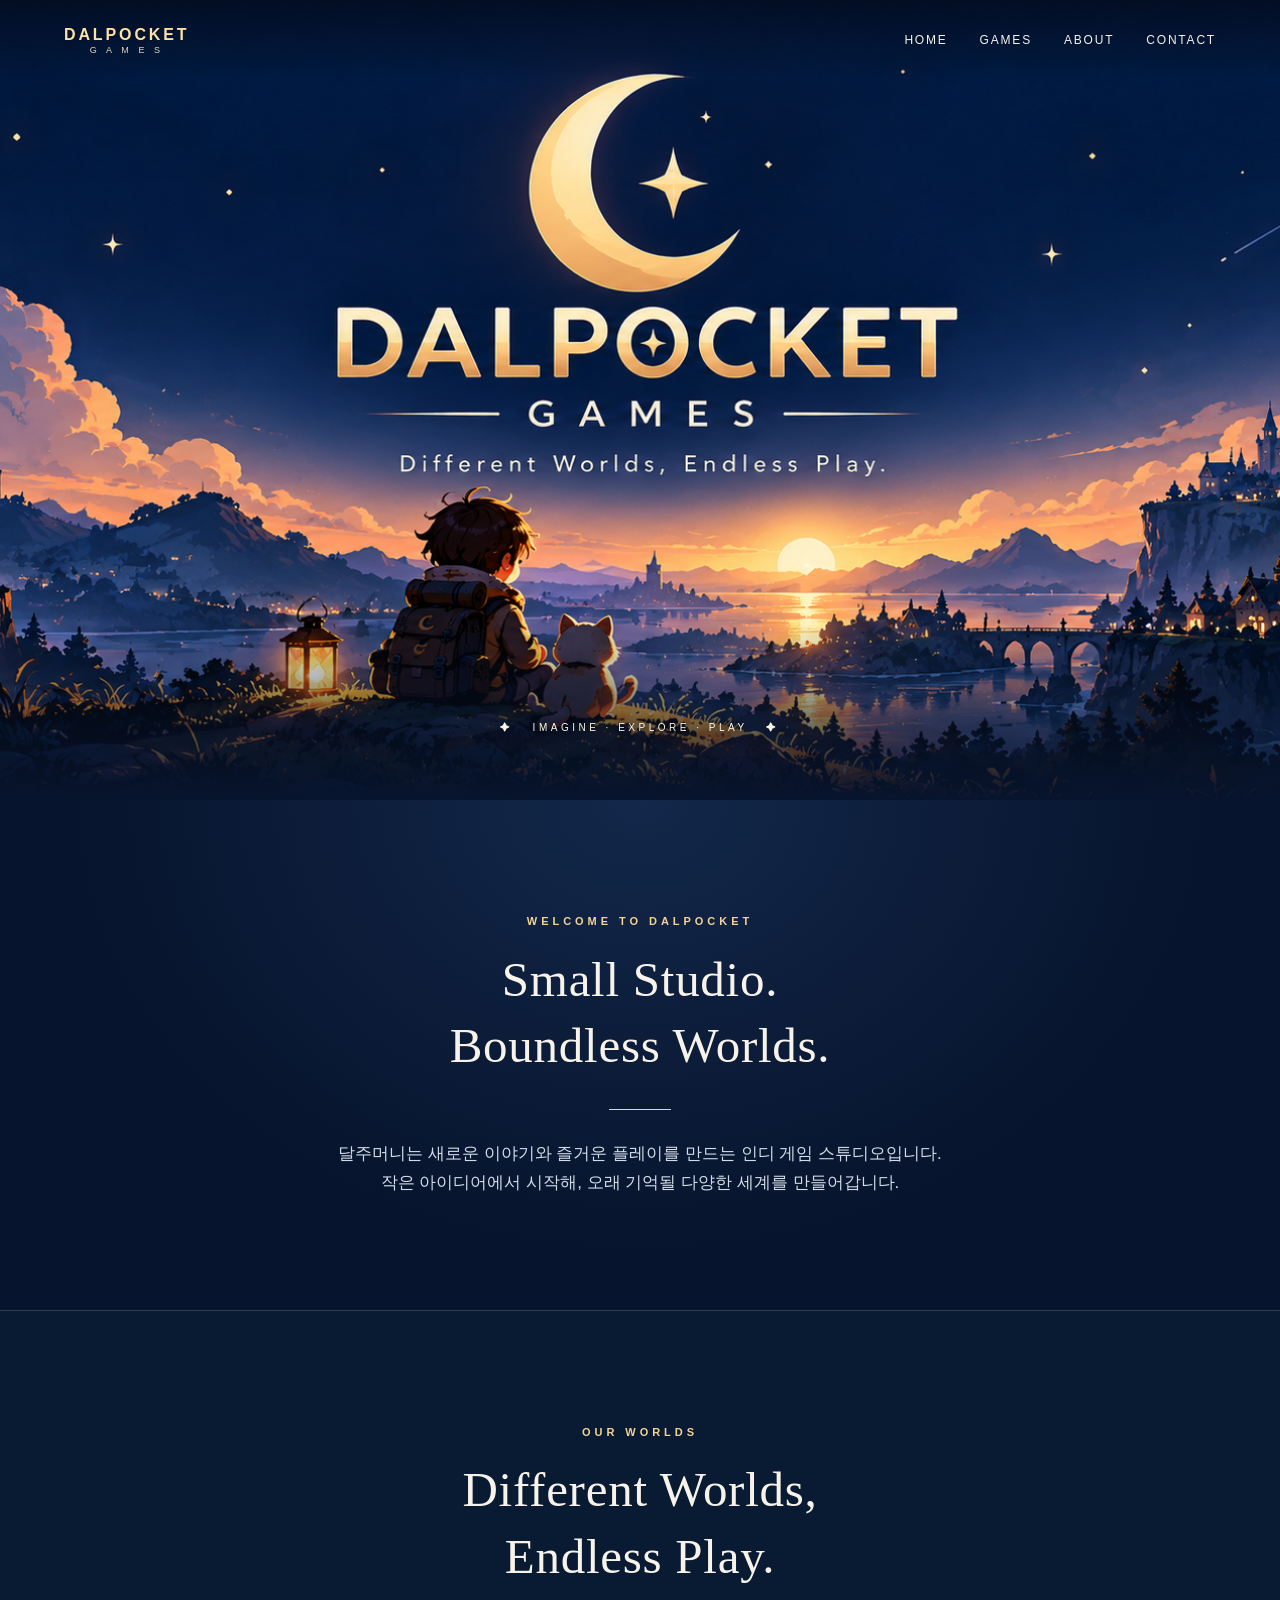
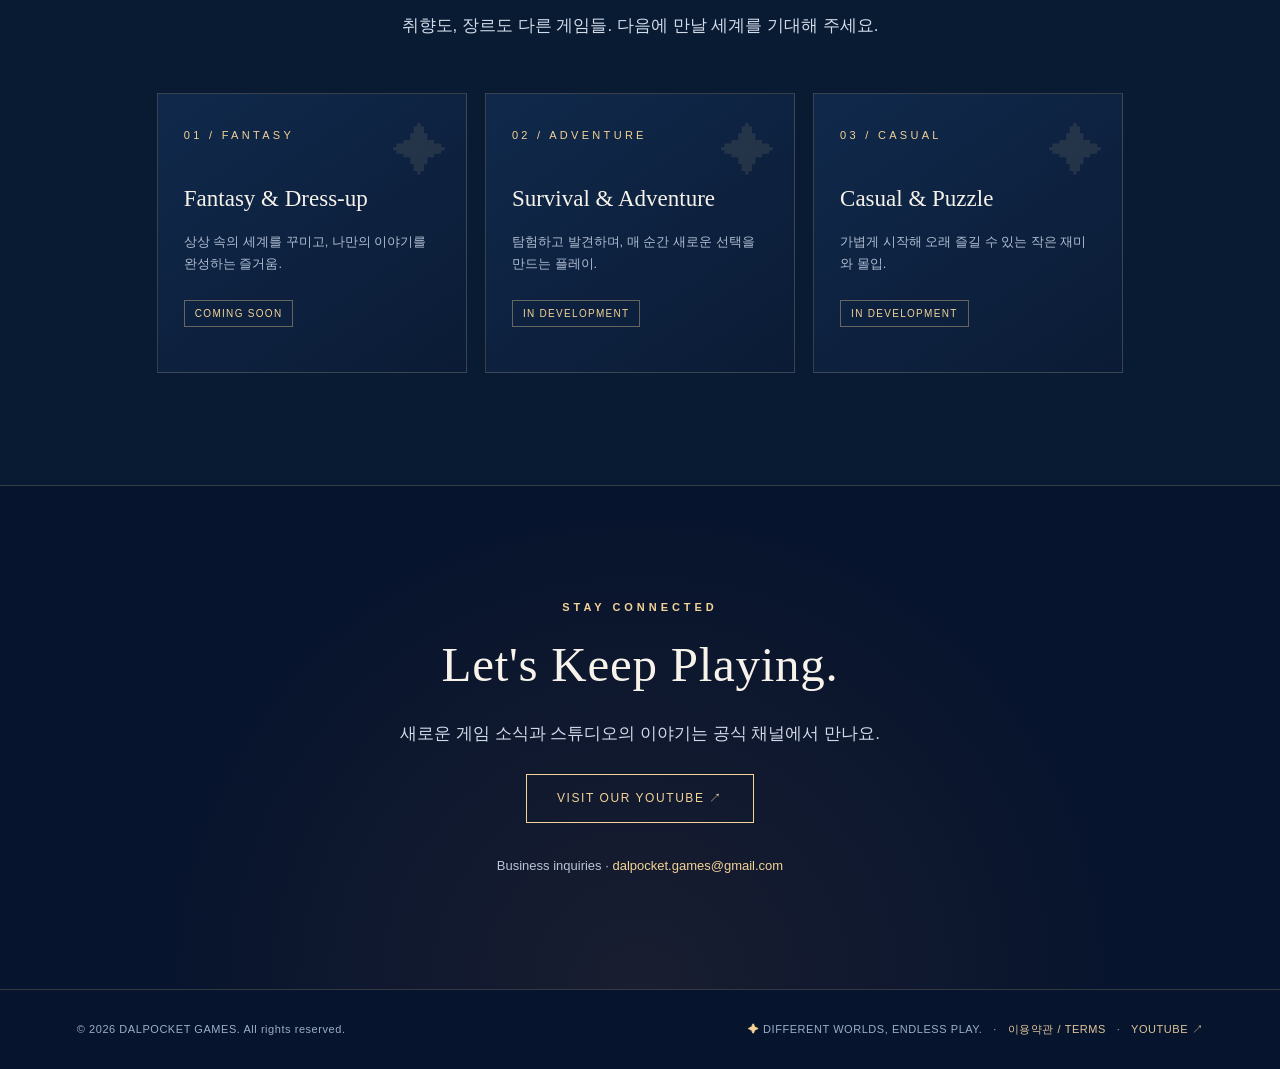
==== commit 5912b759: "Link game terms from the homepage footer" ====
--- a/index.html
+++ b/index.html
@@ -52,5 +52,5 @@
 </div></div></section>
 <section class="contact center" id="contact"><div class="section"><div class="eyebrow">STAY CONNECTED</div><h2>Let's Keep Playing.</h2><p class="lead">새로운 게임 소식과 스튜디오의 이야기는 공식 채널에서 만나요.</p><a class="cta" href="https://www.youtube.com/@DalPocket" target="_blank" rel="noopener noreferrer">VISIT OUR YOUTUBE ↗</a><p style="margin:32px 0 0;color:#b9c5d7;font-size:13px">Business inquiries · <a href="mailto:dalpocket.games@gmail.com" style="color:var(--gold)">dalpocket.games@gmail.com</a></p></div></section>
 </main>
-<footer class="footer"><div>© 2026 DALPOCKET GAMES. All rights reserved.</div><div><span class="star">✦</span> DIFFERENT WORLDS, ENDLESS PLAY. &nbsp; · &nbsp; <a href="https://www.youtube.com/@DalPocket" target="_blank" rel="noopener noreferrer">YOUTUBE ↗</a></div></footer>
+<footer class="footer"><div>© 2026 DALPOCKET GAMES. All rights reserved.</div><div><span class="star">✦</span> DIFFERENT WORLDS, ENDLESS PLAY. &nbsp; · &nbsp; <a href="terms.html">이용약관 / TERMS</a> &nbsp; · &nbsp; <a href="https://www.youtube.com/@DalPocket" target="_blank" rel="noopener noreferrer">YOUTUBE ↗</a></div></footer>
 </body></html>
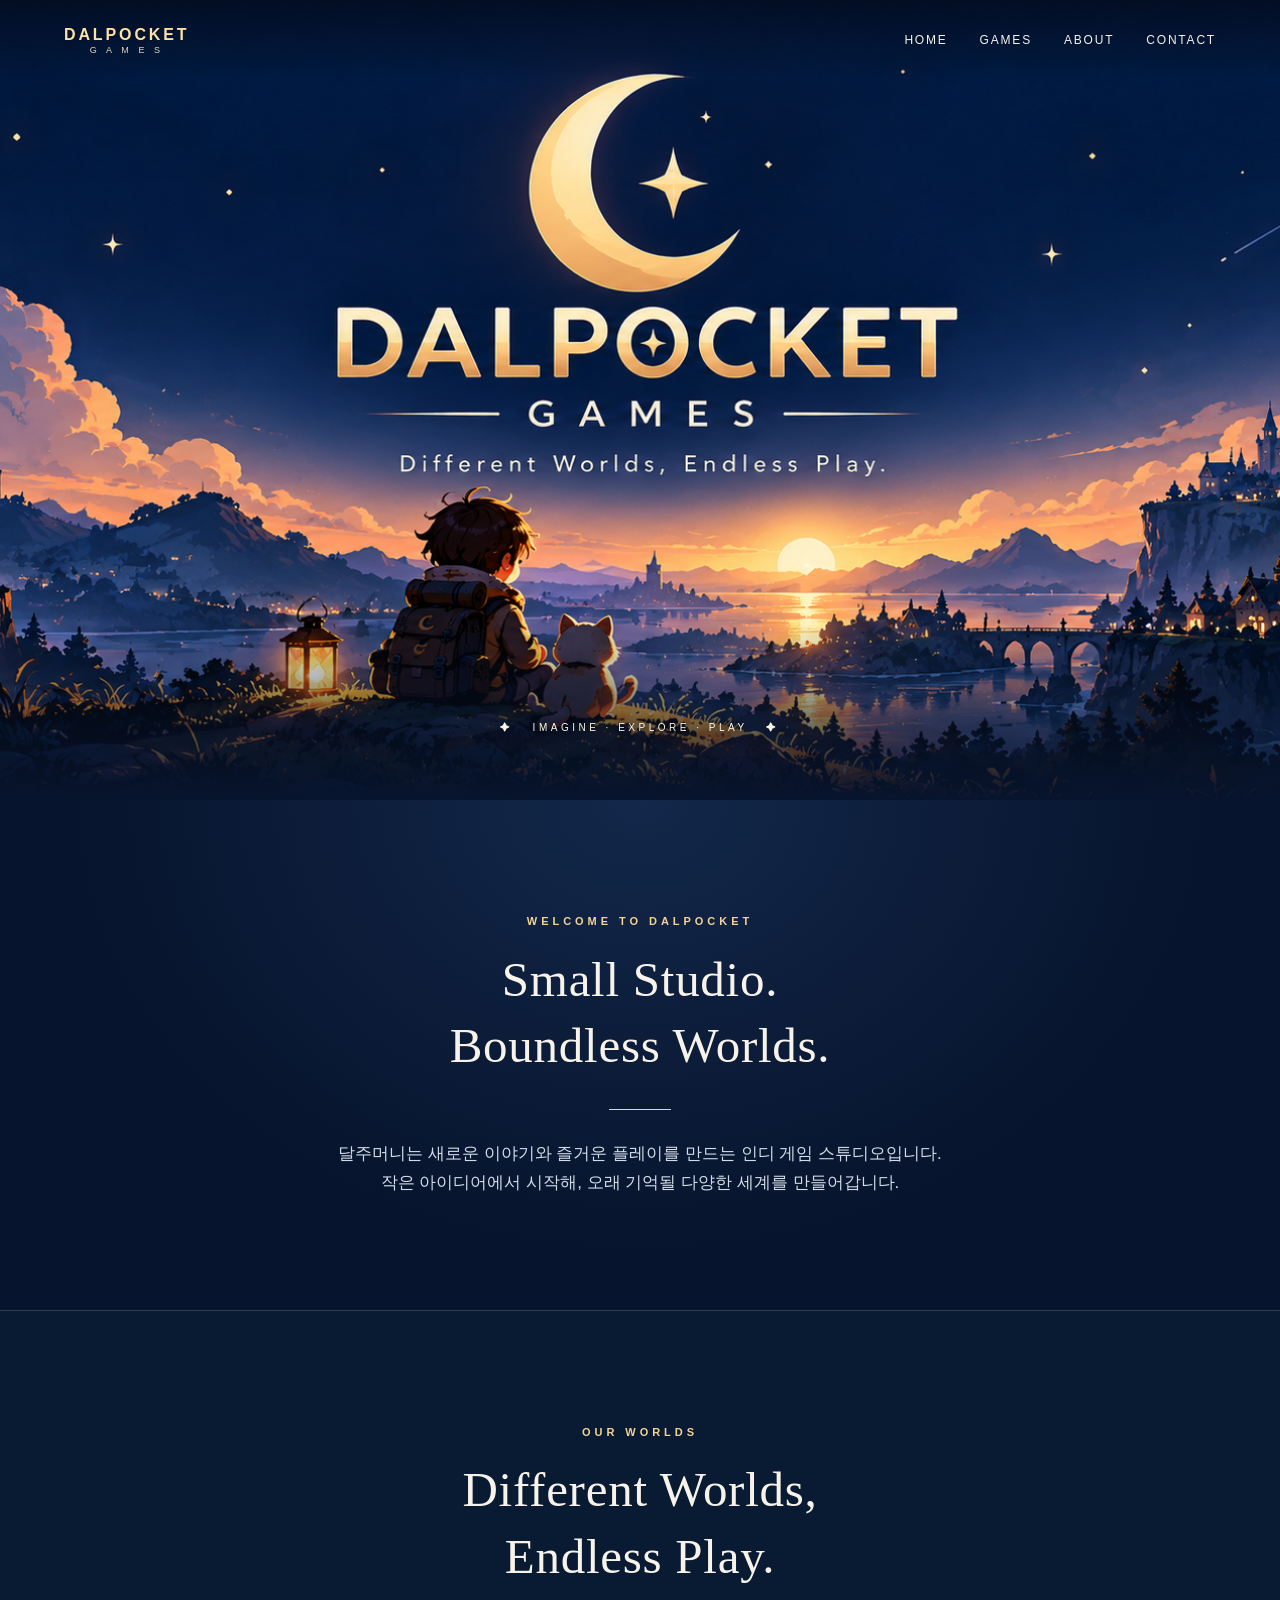
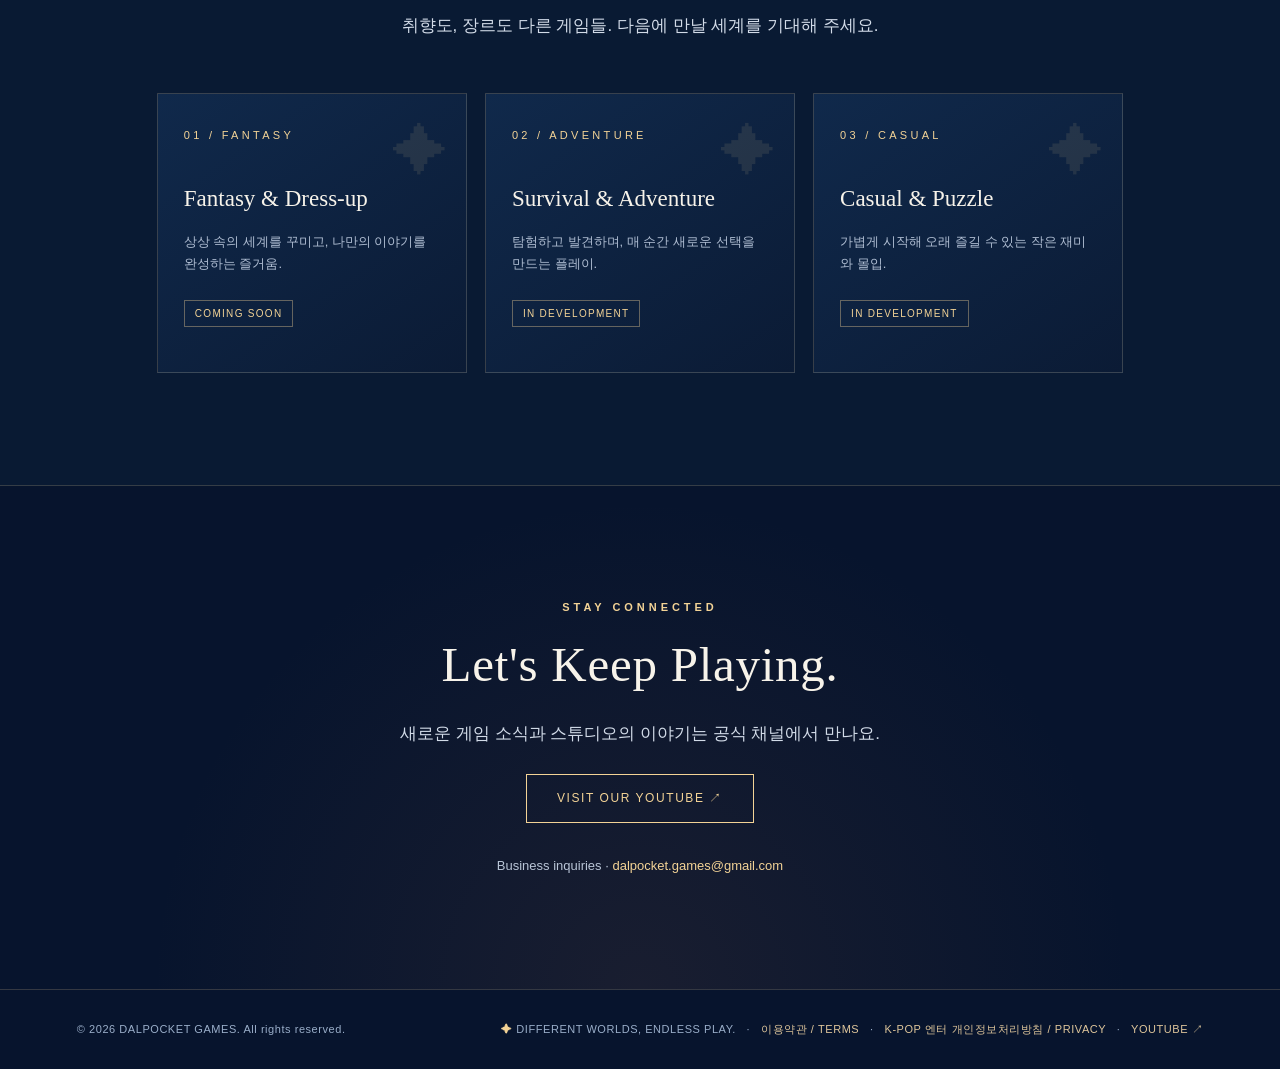
==== commit 02e9d488: "Add bilingual privacy policy for K-POP 엔터 Publish a stable GitHub Pages page at /kpop/privacy/ for t" ====
--- a/index.html
+++ b/index.html
@@ -52,5 +52,5 @@
 </div></div></section>
 <section class="contact center" id="contact"><div class="section"><div class="eyebrow">STAY CONNECTED</div><h2>Let's Keep Playing.</h2><p class="lead">새로운 게임 소식과 스튜디오의 이야기는 공식 채널에서 만나요.</p><a class="cta" href="https://www.youtube.com/@DalPocket" target="_blank" rel="noopener noreferrer">VISIT OUR YOUTUBE ↗</a><p style="margin:32px 0 0;color:#b9c5d7;font-size:13px">Business inquiries · <a href="mailto:dalpocket.games@gmail.com" style="color:var(--gold)">dalpocket.games@gmail.com</a></p></div></section>
 </main>
-<footer class="footer"><div>© 2026 DALPOCKET GAMES. All rights reserved.</div><div><span class="star">✦</span> DIFFERENT WORLDS, ENDLESS PLAY. &nbsp; · &nbsp; <a href="terms.html">이용약관 / TERMS</a> &nbsp; · &nbsp; <a href="https://www.youtube.com/@DalPocket" target="_blank" rel="noopener noreferrer">YOUTUBE ↗</a></div></footer>
+<footer class="footer"><div>© 2026 DALPOCKET GAMES. All rights reserved.</div><div><span class="star">✦</span> DIFFERENT WORLDS, ENDLESS PLAY. &nbsp; · &nbsp; <a href="terms.html">이용약관 / TERMS</a> &nbsp; · &nbsp; <a href="kpop/privacy/">K-POP 엔터 개인정보처리방침 / PRIVACY</a> &nbsp; · &nbsp; <a href="https://www.youtube.com/@DalPocket" target="_blank" rel="noopener noreferrer">YOUTUBE ↗</a></div></footer>
 </body></html>
